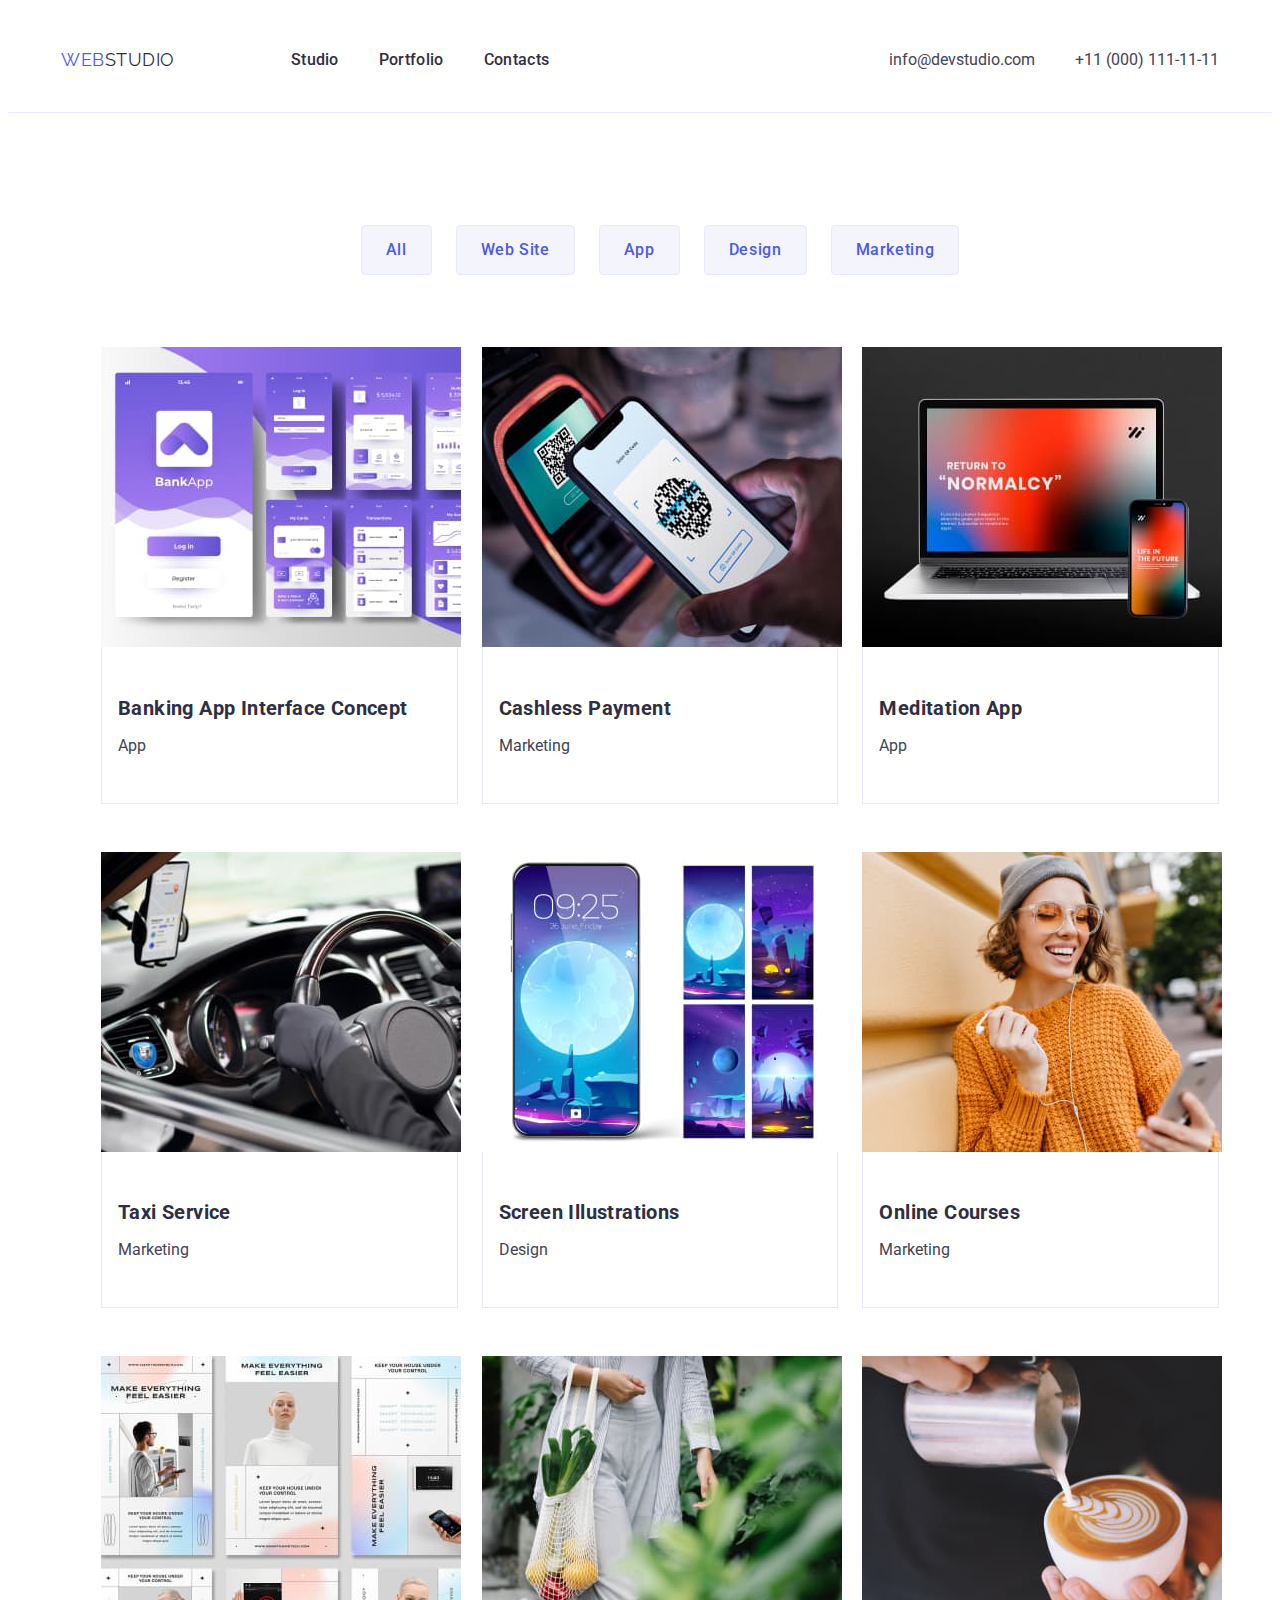
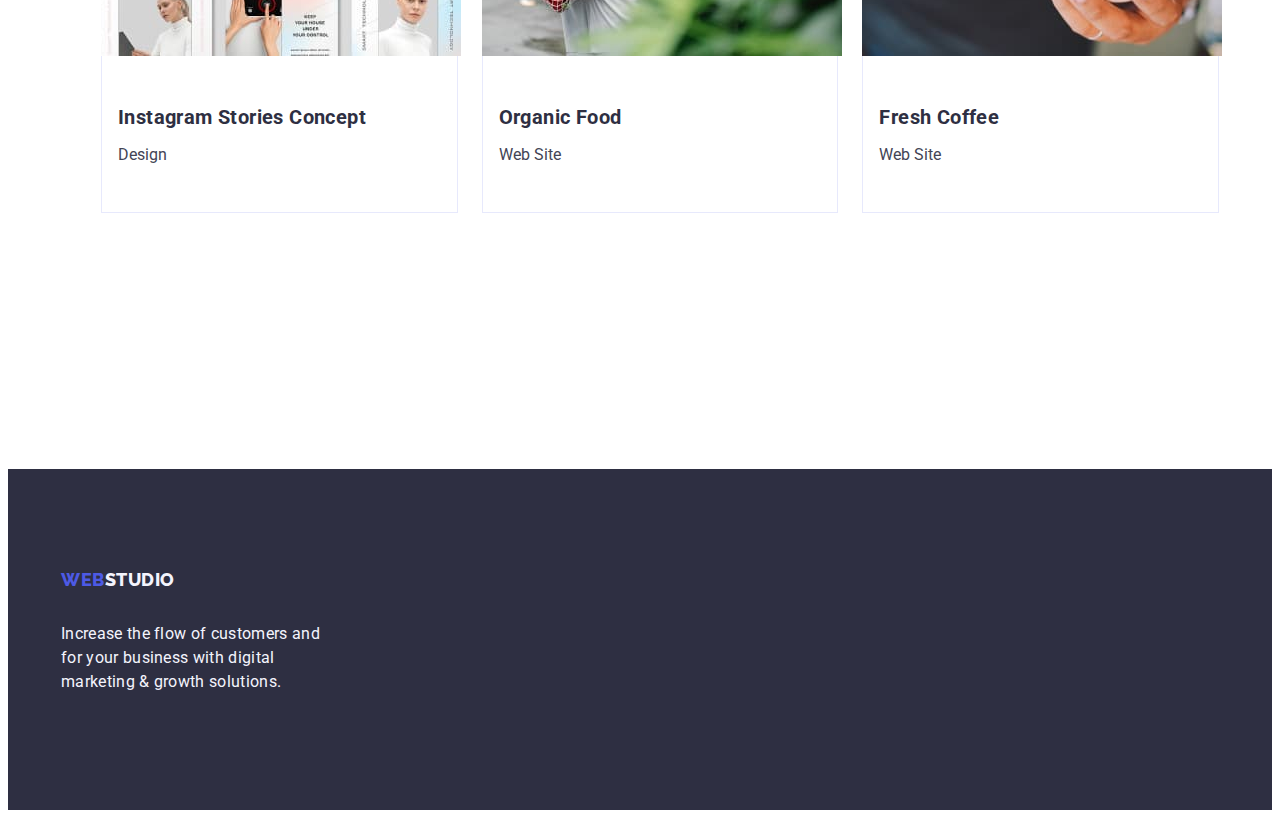
==== portfolio.html @ cfc54322 "Initial commit" ====
<!DOCTYPE html>
<html lang="en">
  <head>
    <meta charset="utf-8"/>
    <meta name="description" content="Effective Solutionsfor Your Business"/>
    <link rel="preconnect" href="https://fonts.googleapis.com">
<link rel="preconnect" href="https://fonts.gstatic.com" crossorigin>
<link href="https://fonts.googleapis.com/css2?family=Raleway:wght@700&family=Roboto:wght@400;500;700;900&display=swap" rel="stylesheet">
<link rel="stylesheet" href="modern-normalize.min.css" />
    <link rel="stylesheet" href="./css/styles.css">
    <title>Portfolio</title>
  </head>
  <body> 
    <header class="header">
     <div class="container-nav container">
      <!--Meniul de navigare pentru alte pagini-->
      <nav class="nav-meniu">
        <a href="./index.html" class="logo link">Web<span class="logo-span">Studio</span></a>
          <ul class="list meniu-list">
            <li><a href="./index.html" class="studio-link link">Studio</a></li>
            <li>
              <a href="./portfolio.html" class="studio-link link">Portfolio</a>
            </li>
            <li><a href="" class="studio-link link">Contacts</a></li>
          </ul>
        </nav>
              <address class="address">
                <ul class="address-list">
                  <li><a class="mail link mail-link" href="mailto:info@devstudio.com">info@devstudio.com</a></li> 
                  <li><a class="mail link mail-link" href="tel:+110001111111">+11 (000) 111-11-11</a></li>
                </ul>
            </address>      
          </div>
        
    </header>
    <main>
        <!--Filter-->
      <section class="portfolio-section section">
        <div class="container">
        <h1 class="visually-hidden"> titlugol</h1>
<ul class="filter list">
    <li>
        <button class="button-filter" type="button">All</button>
    </li>
<li><button class="button-filter" type="button">Web Site</button>
</li>
<li>
    <button class="button-filter" type="button">App</button>
</li>
<li>
    <button class="button-filter" type="button">Design</button>
</li>
<li>
    <button class="button-filter" type="button">Marketing</button>
</li>
</ul>

<!--elements-->
<ul class="portfolio-ul list ">
  
    <li class="item">
      <a href="www." class="link"> 
        <img src="./images/bankingapp.jpg" alt="bankingapp" width="360" height="300"/>
        <div class="card-content">
        <h2 class="portfolio-list">Banking App Interface Concept</h2>
        <p class="portfolio-text">App</p>
      </div>
      </a>
    </li>
    <li class="item">
      <a href="www." class="link">
      <img src="./images/cashless.jpg" alt="cashless payment" width="360" height="300"/>
      <div class="card-content">
      <h2 class="portfolio-list">Cashless Payment</h2>
        <p class="portfolio-text">Marketing</p>
      </div>
      </a>
    </li>
    <li class="item">
      <a href="www." class="link">
      <img src="./images/meditation.jpg" alt="meditation app" width="360" height="300"/>
      <div class="card-content">
      <h2 class="portfolio-list">Meditation App</h2>
        <p class="portfolio-text">App</p>
      </div>
      </a>
    </li>
    <li class="item">
      <a href="www." class="link">
      <img class="img" src="./images/taxi.jpg" alt="taxi Service" width="360" height="300"/>
      <div class="card-content">
      <h2 class="portfolio-list">Taxi Service</h2>
        <p class="portfolio-text">Marketing</p>
      </div>
      </a>
    </li>
    <li class="item">
      <a href="www." class="link">
      <img src="./images/screen.jpg" alt="screen illustration" width="360" height="300"/>
      <div class="card-content">
      <h2 class="portfolio-list">Screen Illustrations</h2>
        <p class="portfolio-text">Design</p>
      </div>
      </a>
    </li>
    <li class="item">
      <a href="www." class="link">
      <img src="./images/online.jpg" alt="online courses" width="360" height="300"/>
      <div class="card-content">
      <h2 class="portfolio-list">Online Courses</h2>
        <p class="portfolio-text">Marketing</p>
      </div>
        </a>
    </li>
    <li class="item">
      <a href="www." class="link">
      <img src="./images/instagram.jpg" alt="instagram stories concept" width="360" height="300"/>
      <div class="card-content">
      <h2 class="portfolio-list">Instagram Stories Concept</h2>
        <p class="portfolio-text">Design</p>
      </div>
      </a>
    </li>
    <li class="item">
      <a href="www." class="link">
      <img class="img" src="./images/organic.jpg" alt="organic food" width="360" height="300"/>
      <div class="card-content">
      <h2 class="portfolio-list">Organic Food</h2>
        <p class="portfolio-text">Web Site</p>
      </div>
      </a>
    </li>
    <li class="item">
      <a href="www." class="link">
      <img class="img" src="./images/freshcoffee.jpg" alt="freshcoffee" width="360" height="300"/>
      <div class="card-content">
      <h2 class="portfolio-list">Fresh Coffee</h2>
        <p class="portfolio-text">Web Site</p>
      </div>
      </a>
    </li>

</ul>

</div>
  </section>

  </main>
     <!--subsol--> 
     <footer class="footer">
      <div class="container">
     <a class="logofooter link" href="./index.html">Web<span class="spanfooter">Studio</span></a>
     <p class="p-footer">Increase the flow of customers and <br/> for your business with digital <br/>marketing & growth solutions.</p>
    </div>
    </footer>
  </body>
  </html>
---- css/styles.css ----
:root{
    --brand-color: E5E5E5;
 --text-font-family: 'Roboto', sans-serif;
 --background-color-container: #e7e9fc;
 --button-background-color: #4D5AE5;

}

.header{
    border-bottom: 1px solid #e7e9fc;

}
.container-nav{
    display: flex;
    justify-content: space-between;
    width: 1158px;
}
.container{
    width: 1158px;    
    margin: 0 auto;
    padding: 0 15px;
}

.logo {
    font-family: 'Raleway', sans-serif;
    font-style: normal;
    font-weight: 800px;
    font-size: 18px;
    line-height: 1.17em;
    letter-spacing: 0.03em;
    text-transform: uppercase;
    text-decoration: none;
    color: #4d5ae5;
    margin-right: 76px;
}

.link{
    text-decoration: none;
}

.logo-span{
    color: #2e2f42;
}

.logofooter{
    display: inline-block;
    font-family: 'Raleway', sans-serif;
    font-weight: 800;
    font-size: 18px;
    line-height: 1.17;
    letter-spacing: 0.03em;
    text-transform: uppercase;
    color: #4d5ae5;
    margin-right: 76px;

}

.logofooter{
    display: inline-block;
    margin-bottom: 16px;

}
.item{
    width: calc((100% - 48px) / 3);
   }

.list{
    list-style: none;
}

.studio-link {
    font-weight: 500;
    font-size: 16px;
    line-height: 1.5;
    letter-spacing: 0.02em;
    color: #2e2f42;
    padding: 24px 0;
}
.studio-link:hover {
    color: #404bbf; 
}

.studio-link:focus {
    color: #404bbf; 
}


.nav-meniu{
    display: flex;
    align-items: center;

}

.meniu-list {
    display: flex;
    gap: 40px;
    align-items: center;
}

.address{
    font-style: normal;
    gap: 40px;
}

.address-list {
    display: flex;
    gap: 40px;
    list-style-type: none;
}

.mail-link{
    padding: 24px 0;
  display: inline-block;
}
.mail{
    line-height: 1.5em;
    font-size: 16px;
    font-weight: 500px;
   color: #434455;

}


.mail:hover {
    color: #404bbf;
}
.mail:focus {
    color: #404bbf;
}


.meniu { list-style: none;
}


.effective-solution{
    background-color: #2e2f42;
    padding: 188px 0;
    text-align: center;
}

.effective-solution-b{
    font-size: 56px;
    line-height: 1.07;
    letter-spacing: 0.02em;
    color: #ffffff;
    max-width: 496px;
    margin: 0 auto;
    margin-bottom: 48px;

}
.team-member-function {
    font-size: 16px;
    line-height: 1.5em;
    color: #434455;
    letter-spacing: 0.02em;
    text-align: center;
  }

.list-item {
    flex-basis: calc((100% - 3 * 24px) / 4)
}
.sectioniii-title{
    font-size: 36px;
    line-height: 1.11;
    text-align: center;
    letter-spacing: 0.02em;
    text-transform: capitalize;
    color: #2e2f42;
    margin-bottom: 72px;
}

.section-four{
    background-color: #F4F4FD;
    padding: 120px 0;
}
.section-four-title{    
    font-size: 36px;
    line-height: 1.11em;
    text-align: center;
    letter-spacing: 0.02em;
    text-transform: capitalize;
    color: #2e2f42;
    margin-bottom: 72px;

}

.section-four-list{
    display: flex;
    gap: 24px;
}

.listli{
    width: calc((100% - 72px) / 4);
    width: 100%;
    border-radius: 0px 0px 4px 4px;
}

.container-list {
    padding: 32px 0;
    background-color: #ffffff;

}




.filter{
    display: flex;
    justify-content: center;
    gap: 24px;
    margin-bottom: 72px;
}

.filter:hover {
    color: #404BBF;
}
body{
    font-family: var(--text-font-family);
    color: #434455; 
    background-color: #FFFFFFFF;
}
    .button {
    cursor: pointer;
    background-color: var(--button-background-color,#4D5AE5) ;
    font-family: "Roboto", sans-serif;
    font-weight: 500;
    font-size: 16px;
    line-height: 1.5em;
    letter-spacing: 0.04em;
    color: #ffffff;
    display: block;
    min-width: 169px;
    height: 56px;
    padding: 16px 32px;
    border: none;
    border-radius: 4px;
    margin: auto;
}

.button:hover {
    background-color: #404bbf;

}

.button:focus {
    background-color: #404bbf 
}

.team-member-name {
    letter-spacing: 0.02em;
    font-weight: 500px;
    font-size: 20px;
    line-height: 1.2em;
    color: #2e2f42;
    margin-bottom: 8px;
    text-align: center;
    margin-bottom: 8px;
  }

.button-filter {cursor: pointer;
    background-color: #F4F4FD;
    font-family: "Roboto", sans-serif;
    font-weight: 500;
    font-size: 16px;
    line-height: 1.5;
    letter-spacing: 0.04em;
    color: #4d5ae5;
    padding: 12px 24px;
    border: 1px solid var(--background-color-container, #e7e9fc);
    border-radius: 4px;
}
.button-filter:hover {
    color: #FFFFFFFF;
    background-color: #404BBF;
    border: 1px solid transparent;
}

.button-filter:focus {
    color: #FFFFFFFF;
    background-color: #404BBF;
    border: 1px solid transparent;
}


.portfolio-list{
    font-weight: 500px;
    font-size: 20px;
    line-height: 1.2em;
    letter-spacing: 0.02em;
    margin-bottom: 8px;
    color: #2e2f42;
}

.portfolio-text {
    color: #434455;
}

.card-content {
padding: 32px 16px;
border: 1px solid #e7e9fc;
border-top: none;


}

.footer .spanfooter{
    color: #F4F4FD;
}
.footer{
    background-color: #2e2f42;
    padding: 100px 0;
}

.p-footer{
    line-height: 1.5;
    color: #F4F4FD;
    letter-spacing: 0.02em;
}


.section{
    padding-top: 94px; 
    padding-bottom: 94px; 
}

.portfolio-section{
    padding: 96px 0 120px 0;

}
.visually-hidden {
    position: absolute;
    width: 1px;
    height: 1px;
    margin: -1px;
    border: 0;
    padding: 0;
  
    white-space: nowrap;
    clip-path: inset(100%);
    clip: rect(0 0 0 0);
    overflow: hidden;
}

.portfolio-ul{
    display: flex;
    flex-wrap: wrap;
    justify-content: center;
    flex-direction: row;
    align-items: flex-start;
    row-gap: 48px;
    column-gap: 24px;
    flex-shrink: 0;
    padding-bottom: 120px;
}


.forte-points {
 padding: 120px 0;
 
}

.list-forte-points {
    display: flex;
gap: 24px;

}

.doing {
    padding-bottom: 120px;
}

.doing-list{
    display: flex;
    gap: 24px;
}

.sii-title{
    margin-bottom: 8px;
}

.item-doing-list{
    padding-top: 112px;
    padding-bottom: 0;
    width: calc((100% - 48px) / 3);
}

img {
    display: block;
}
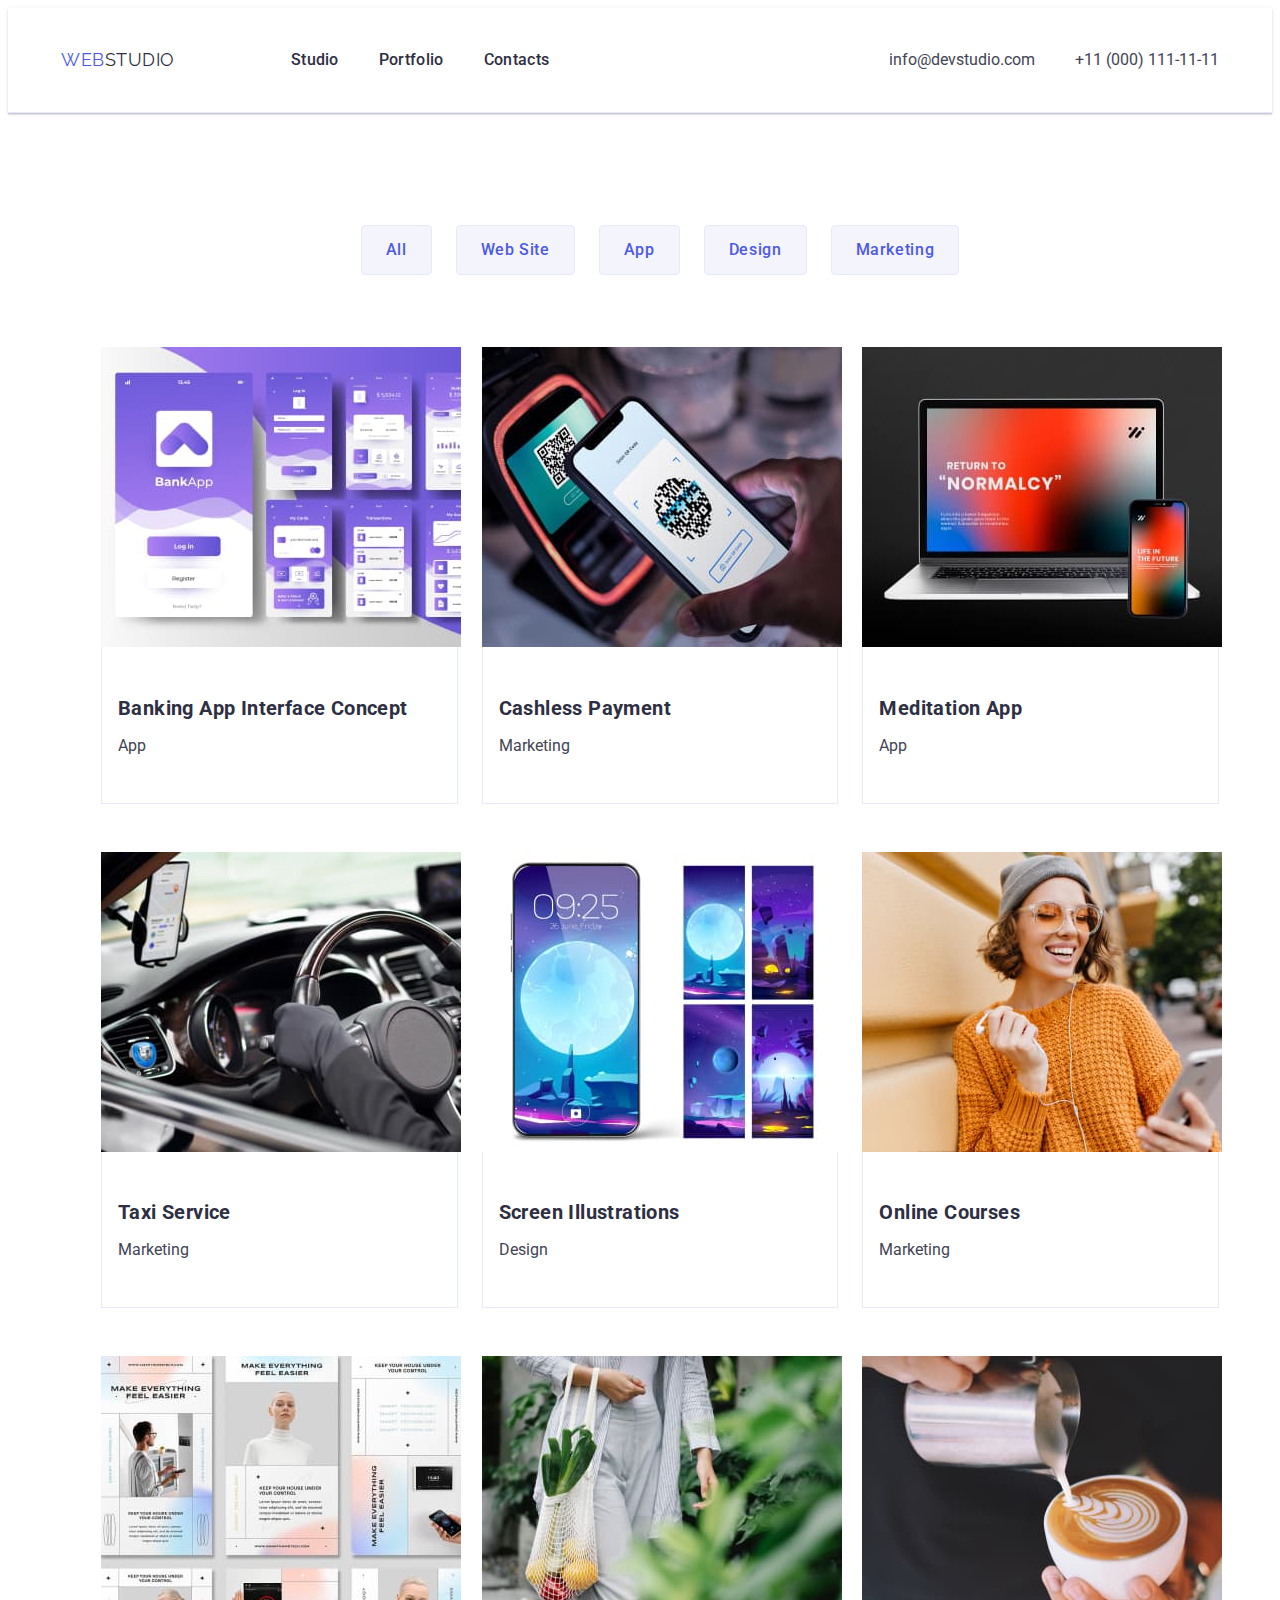
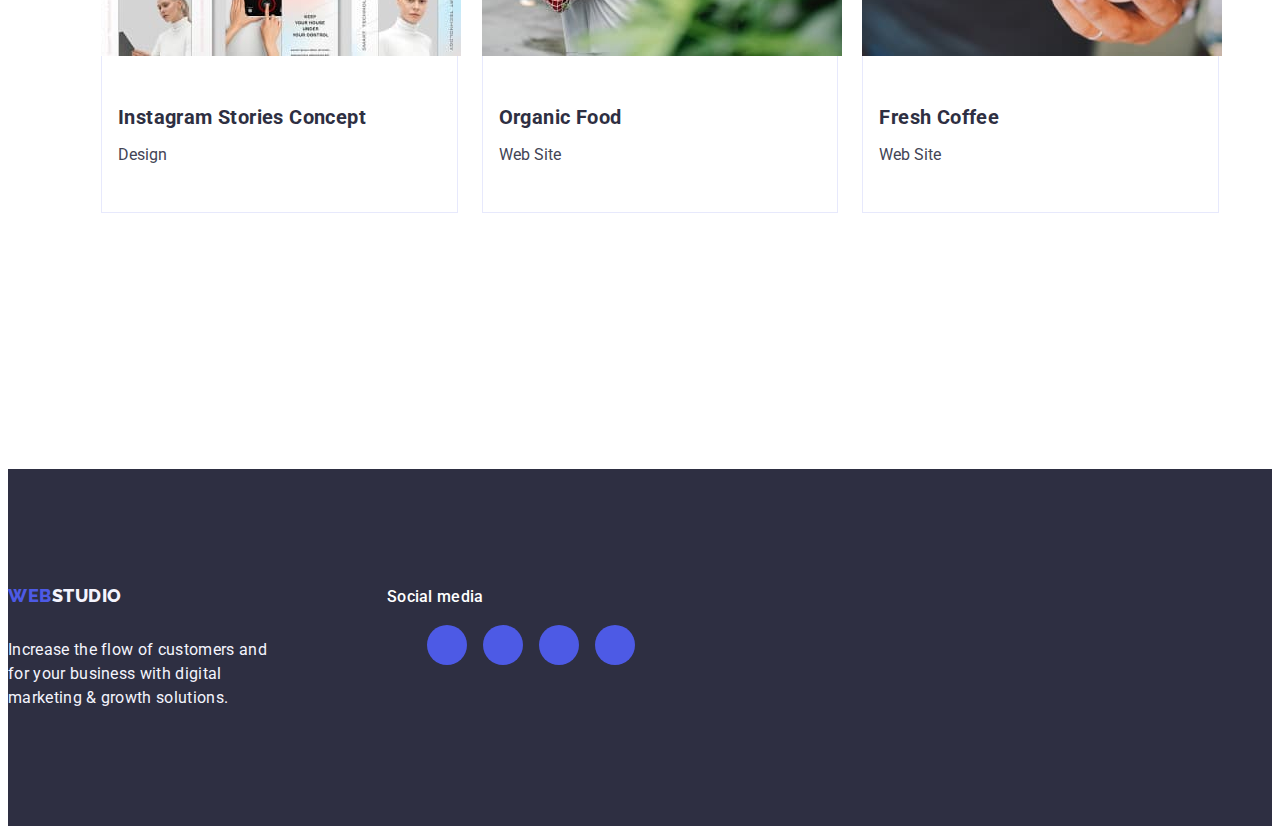
==== commit 67b2b04e: "portfolio" ====
--- a/portfolio.html
+++ b/portfolio.html
@@ -148,10 +148,48 @@
   </main>
      <!--subsol--> 
      <footer class="footer">
-      <div class="container">
+      <div class="footercontainer">
+     
+        <div class="ffcontainer">
      <a class="logofooter link" href="./index.html">Web<span class="spanfooter">Studio</span></a>
      <p class="p-footer">Increase the flow of customers and <br/> for your business with digital <br/>marketing & growth solutions.</p>
+</div>
+
+<div class="sfcontainer">
+     <p class="logofootericons"> Social media</p>
+<ul class="socialmediasvgfooter list">
+        <li class="socialmediaiconsli">
+            <a href="" class="socialmedialinkfooter">
+    <svg class="iconssocialmedia" width="24" height="24" viewBox="0 0 24 24">
+      <use href="./images/icons.svg#icon-instagram"> </use>
+    </svg>
+            </a>
+          </li>
+          <li class="socialmediaiconsli">
+            <a href="" class="socialmedialinkfooter">
+    <svg class="iconssocialmedia" width="24" height="24" viewBox="0 0 24 24">
+      <use href="./images/icons.svg#icon-twitter"> </use>
+    </svg>
+            </a>
+          </li>
+          <li class="socialmediaiconsli">
+            <a href="" class="socialmedialinkfooter">
+    <svg class="iconssocialmedia" width="24" height="24" viewBox="0 0 24 24">
+      <use href="./images/icons.svg#icon-facebook"> </use>
+    </svg>
+            </a>
+          </li>
+          <li class="socialmediaiconsli">
+            <a href="" class="socialmedialinkfooter">
+    <svg class="iconssocialmedia" width="24" height="24" viewBox="0 0 24 24">
+      <use href="./images/icons.svg#icon-linkedin"> </use>
+    </svg>
+            </a>
+          </li>
+          </ul>
+
     </div>
+  </div>
     </footer>
   </body>
   </html>--- a/css/styles.css
+++ b/css/styles.css
@@ -4,11 +4,13 @@
  --text-font-family: 'Roboto', sans-serif;
  --background-color-container: #e7e9fc;
  --button-background-color: #4D5AE5;
+ --grey: rgba(46, 47, 66, 0.70);
 
 }
 
 .header{
     border-bottom: 1px solid #e7e9fc;
+    box-shadow: 0px 2px 1px rgba(46, 47, 66, 0.08), 0px 1px 1px rgba(46, 47, 66, 0.16), 0px 1px 6px rgba(46, 47, 66, 0.08);
 
 }
 .container-nav{
@@ -37,8 +39,16 @@
 
 .link{
     text-decoration: none;
-}
-
+    display: block;
+
+}
+
+.link:hover {
+    box-shadow: 0px 1px 6px rgba(46, 47, 66, 0.08), 0px 1px 1px rgba(46, 47, 66, 0.16), 0px 2px 1px rgba(46, 47, 66, 0.08);
+}
+.link:focus {
+    box-shadow: 0px 1px 6px rgba(46, 47, 66, 0.08), 0px 1px 1px rgba(46, 47, 66, 0.16), 0px 2px 1px rgba(46, 47, 66, 0.08);
+}
 .logo-span{
     color: #2e2f42;
 }
@@ -135,9 +145,20 @@
 
 
 .effective-solution{
-    background-color: #2e2f42;
-    padding: 188px 0;
-    text-align: center;
+   background: linear-gradient(
+    var(--grey, rgba(46, 47, 66, 0.70)), 
+    var(--grey, rgba(46, 47, 66, 0.70))), 
+    url("../images/effectivesolutionforyourbusiness.jpg");
+background-repeat: no-repeat;
+background-position: 50% 50%;
+background-size: cover;
+background-attachment: scroll;
+padding: 188px 0;
+text-align: center;
+height: 600px;
+flex-shrink: 0;
+margin: 0 auto;
+max-width: 1440px;
 }
 
 .effective-solution-b{
@@ -156,10 +177,56 @@
     color: #434455;
     letter-spacing: 0.02em;
     text-align: center;
+    margin-bottom: 8px;
   }
+
 
 .list-item {
     flex-basis: calc((100% - 3 * 24px) / 4)
+}
+
+.socialmediasvg {
+    display: flex;
+  justify-content: center;
+  gap: 24px;
+  padding-left: 0;
+}
+
+.socialmediaiconsli {
+    width: 40px;
+height: 40px;
+}
+.socialmedialink {
+    width: 100%;
+  height: 100%;
+  background-color: #4d5ae5;
+  border-radius: 50%;
+  display: flex;
+  align-items: center;
+  justify-content: center;
+}
+.socialmedialink:hover,
+.socialmedialink:focus {
+  background-color: #404bbf;
+}
+.iconssocialmedia {
+    fill: #f4f4fd;
+}
+
+.icons{
+    margin: 24px 100px;
+    border-radius: 4px;
+    background-color: #F4F4FD;
+}
+
+.icons-color {
+    background-color: #F4F4FD;  
+    display: flex;
+    align-items: center; 
+    justify-content: center;
+    height: 112px;
+    border-radius: 4px;
+    margin-bottom: 8px;
 }
 .sectioniii-title{
     font-size: 36px;
@@ -186,15 +253,16 @@
 
 }
 
-.section-four-list{
+.section-four-list {
     display: flex;
     gap: 24px;
-}
+   }
 
 .listli{
     width: calc((100% - 72px) / 4);
     width: 100%;
     border-radius: 0px 0px 4px 4px;
+    box-shadow: 0px 1px 6px rgba(46, 47, 66, 0.08), 0px 1px 1px rgba(46, 47, 66, 0.16), 0px 2px 1px rgba(46, 47, 66, 0.08);
 }
 
 .container-list {
@@ -275,12 +343,16 @@
     color: #FFFFFFFF;
     background-color: #404BBF;
     border: 1px solid transparent;
+    box-shadow:  0px 3px 1px rgba(0, 0, 0, 0.1), 0px 2px 1px rgba(0, 0, 0, 0.08), 0px 2px 2px rgba(0, 0, 0, 0.12);;
 }
 
 .button-filter:focus {
     color: #FFFFFFFF;
     background-color: #404BBF;
     border: 1px solid transparent;
+    border: 1px solid transparent;
+    box-shadow:  0px 3px 1px rgba(0, 0, 0, 0.1), 0px 2px 1px rgba(0, 0, 0, 0.08), 0px 2px 2px rgba(0, 0, 0, 0.12);;
+
 }
 
 
@@ -311,6 +383,8 @@
 .footer{
     background-color: #2e2f42;
     padding: 100px 0;
+    display: flex;
+    gap: 120px;
 }
 
 .p-footer{
@@ -388,4 +462,97 @@
 
 img {
     display: block;
-}+}
+
+.customers {
+    padding: 120px 0;
+}
+
+.customers-title {
+    font-size: 36px;
+font-style: normal;
+font-weight: 700;
+line-height: 1.11; /* 111.111% */
+letter-spacing: 0.72px;
+text-transform: capitalize;
+text-align: center;
+color: #2e2f42;
+margin-bottom: 72px;
+}
+
+.customerslisticons{
+    width: 168px;
+height: 88px;
+width: calc((100% - 120px) / 6);
+
+}
+
+
+.cusomersicons{
+width: 100%;
+  height: 100%;
+  background-color: #F4F4FD;
+  display: flex;
+  align-items: center;
+  justify-content: center;
+  border: 1px solid #8e8f99;
+  border-radius: 4px;
+  color: #8e8f99;
+}
+.cusomersicons:hover {
+  border-color: #404bbf; 
+  color: #404bbf;
+}
+.cusomersicons:focus {
+    border-color: #404bbf; 
+    color: #404bbf;
+  }
+
+.iconscustomers {
+    fill: currentColor;
+}
+
+
+.socialmediasvgfooter {
+    display: flex;
+  gap: 16px;
+}
+
+.logofootericons {
+    font-family: Roboto;
+font-size: 16px;
+font-style: normal;
+font-weight: 500;
+line-height: 1.5;
+letter-spacing: 0.02em;
+color: #FFFFFF;
+margin-bottom: 16px;
+}
+
+
+.footercontainer {
+    display: flex;
+    align-items: baseline;
+
+}
+
+.ffcontainer {
+    margin-right: 120px;
+
+}
+
+.socialmedialinkfooter {
+    width: 100%;
+  height: 100%;
+  background-color: #4d5ae5;
+  border-radius: 50%;
+  display: flex;
+  align-items: center;
+  justify-content: center;
+}
+.socialmedialink:hover,
+.socialmedialink:focus {
+  background-color: #31d0aa;
+}
+
+
